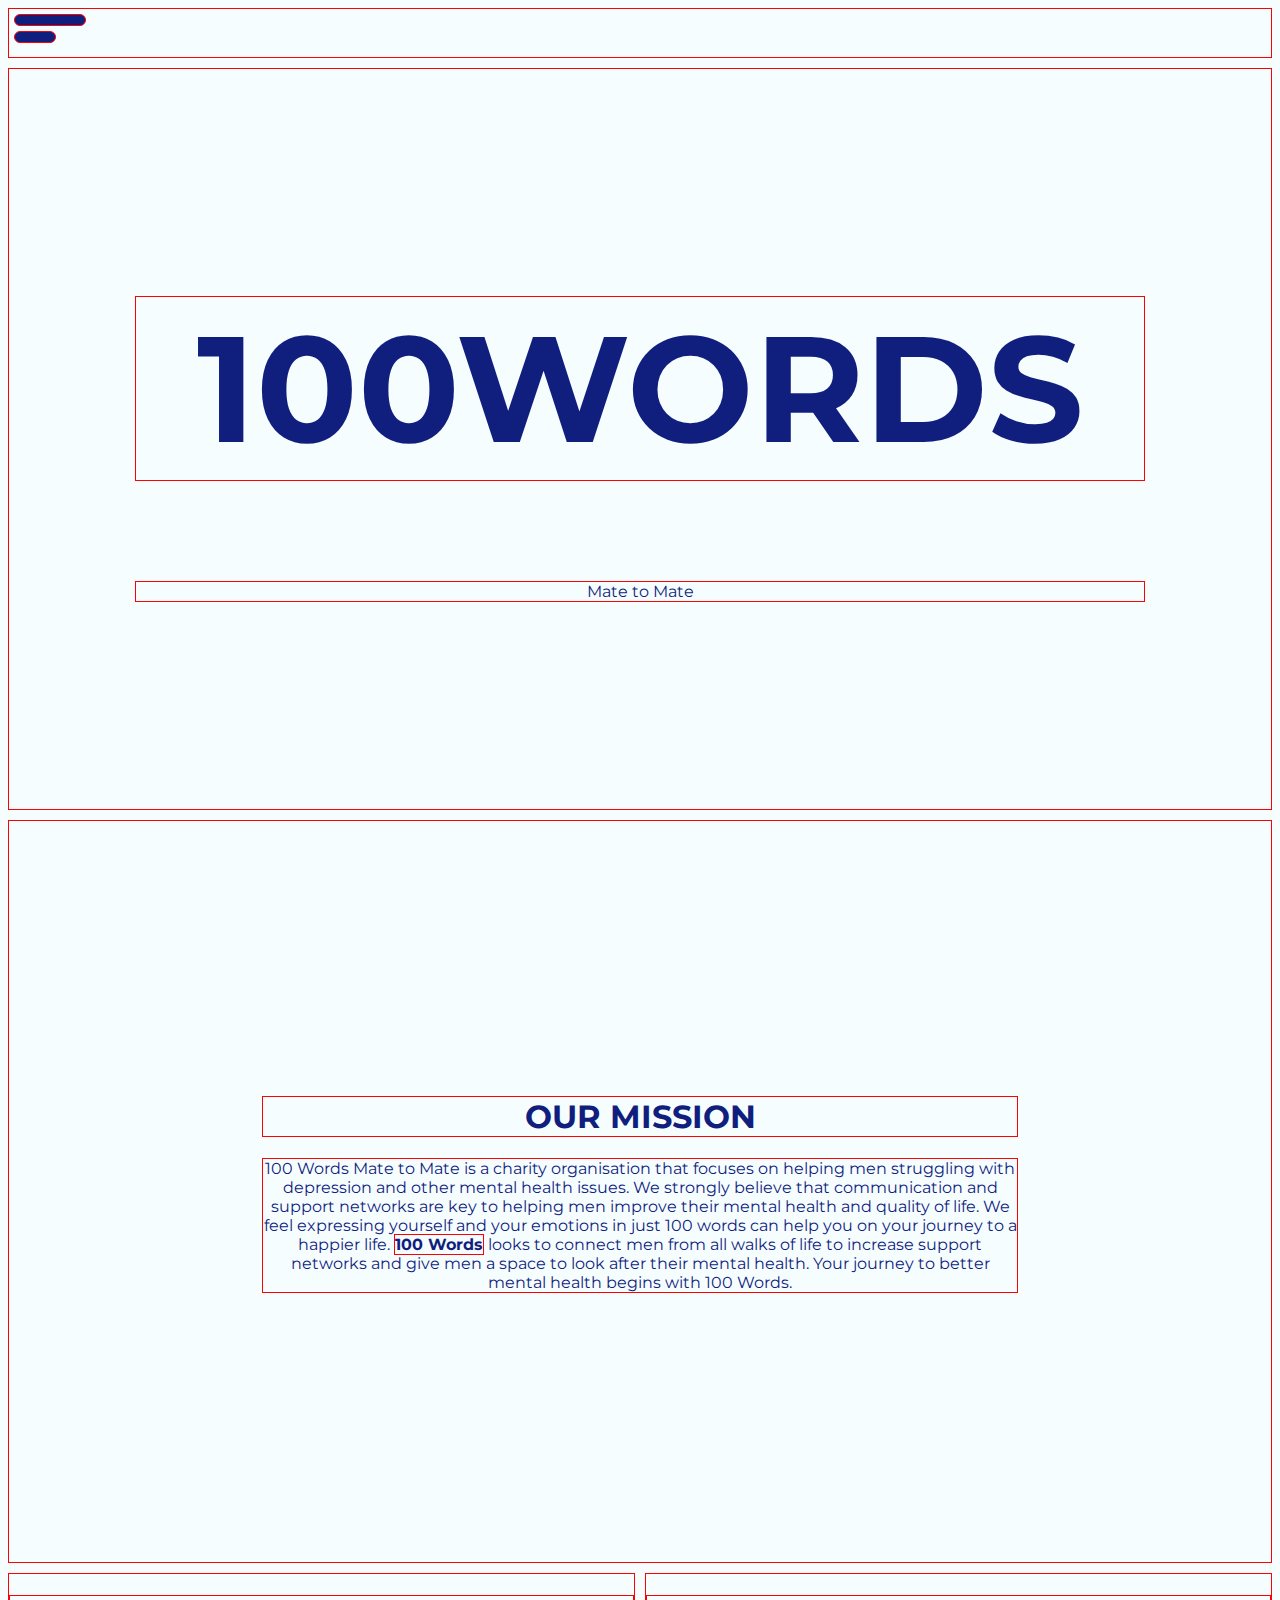
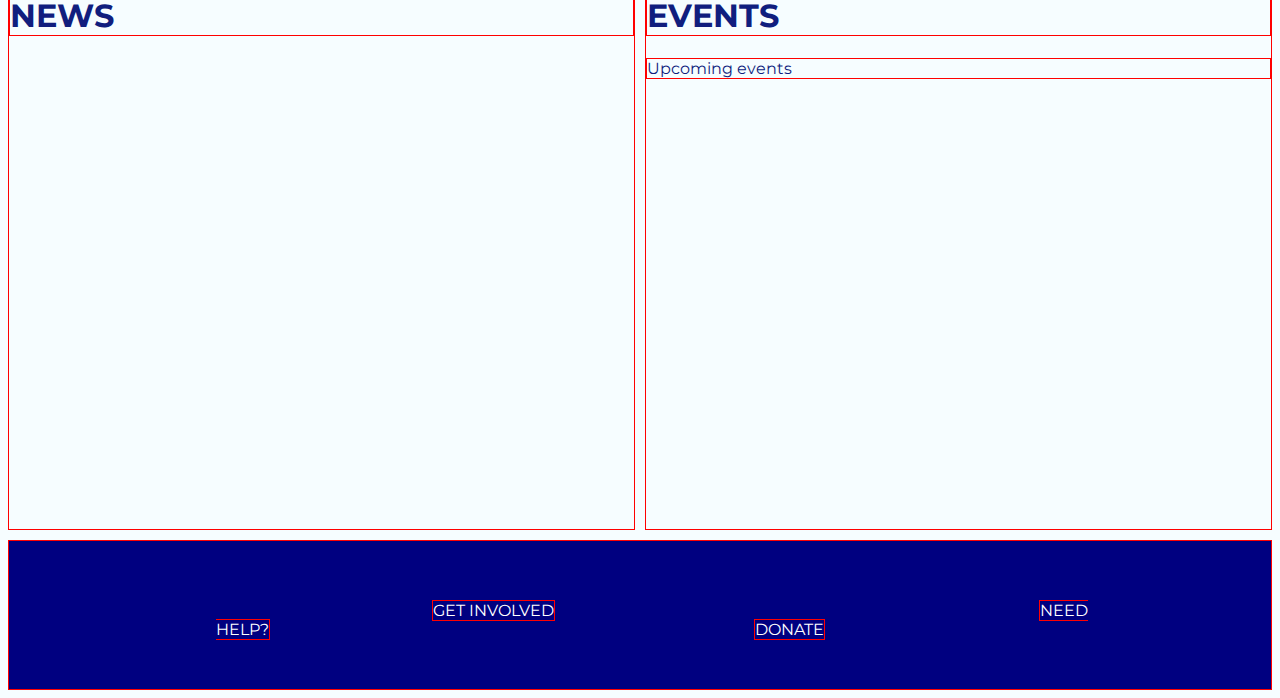
==== index.html @ 797cb2a4 "Initial commit" ====
<!DOCTYPE html>
<html>

<head>
	<meta charset="utf-8">
	<meta name="viewport" content="width=device-width">
	<title>100Words</title>
	<link href="style.css" rel="stylesheet" type="text/css" />
	<link rel="preconnect" href="https://fonts.gstatic.com">
	<link href="https://fonts.googleapis.com/css2?family=Montserrat:wght@300;500&display=swap" rel="stylesheet">
</head>

<body>
	<script src="menu.js">
	</script>
	<section id="home">
		<div class="grid-container">
			<div class="header">
				<div class="menu"></div>
				<div class="menu"></div>
			</div>
			<div class="main">
				<h1 id="title">100WORDS</h1>
				<p>Mate to Mate</p>
			</div>
			<div class="mission">
				<h1>OUR MISSION</h1>
				<p>100 Words Mate to Mate is a charity organisation that focuses on helping men struggling with depression and other
					mental health issues. We strongly believe that communication and support networks are key to helping men improve their
					mental health and quality of life. We feel expressing yourself and your emotions in just 100 words can help you on your
					journey to a happier life. <strong>100 Words</strong> looks to connect men from all walks of life to increase support networks and give men a space to look after their mental health. Your journey to better mental health begins with 100 Words.</p>

      </div>
      <!--will need to make this a link  <a href="">Click here to learn more about us</a>-->
        <div class="events">
              <h1>EVENTS</h1>
              <p>Upcoming events</p>
        </div>
        <div class="news">
              <h1>NEWS</h1>
        </div>
      <div class="footer">
        <a href="link" id="link">GET INVOLVED</a>
        <a href="link" id="link">NEED HELP?</a>
        <a href="link" id="link">DONATE</a>
      </div>
    </div>
</section>
  </body>
</html>
---- style.css ----
body{
  background-color: #F6FDFF;
  font-family: 'Montserrat', sans-serif;
  color: #101E7E
}

div.menu:first-of-type {
  width:70px;
  height: 10px;
  margin: 5px 5px;
  border-radius: 25px;
  background: #101E7E;
  position: relative;
}
div.menu {
  width:40px;
  height: 10px;
  border-radius: 25px;
  margin: 5px 5px;
  background: #101E7E;
  position: relative;
}

.grid-container {
  display: grid;
  grid-template-columns: 1.5fr 1.5fr;
  grid-template-rows: 50px 2fr 2fr 1.5fr 150px;
  gap: 10px 10px;
  grid-template-areas:
    "header header"
    "main main"
    "mission mission"
    "news events"
    "footer footer";
}

.header { 
  grid-area: header; 
  }

.main { 
  grid-area: main; 
  padding: 10%;
  text-align: center;
  }
#title{
  font-family: 'Montserrat', sans-serif;
  color: #101E7E;
  font-size: 150px;
}

.mission { 
  grid-area: mission; 
  padding: 20%;
  text-align: center;
  }

.news { 
  grid-area: news; 
  }

.events { 
  grid-area: events; 
  }

.footer { 
  grid-area: footer;
  background-color: navy;
  text-align: center;
  padding: 60px; 
  }
#link {
  text-decoration: none;
  color: white;
  margin:240px;
}


.grid-container * {
  border: 1px solid red;
  position: relative;
}

.grid-container *:after {
  position: absolute;
  top: 0;
  left: 0;
}
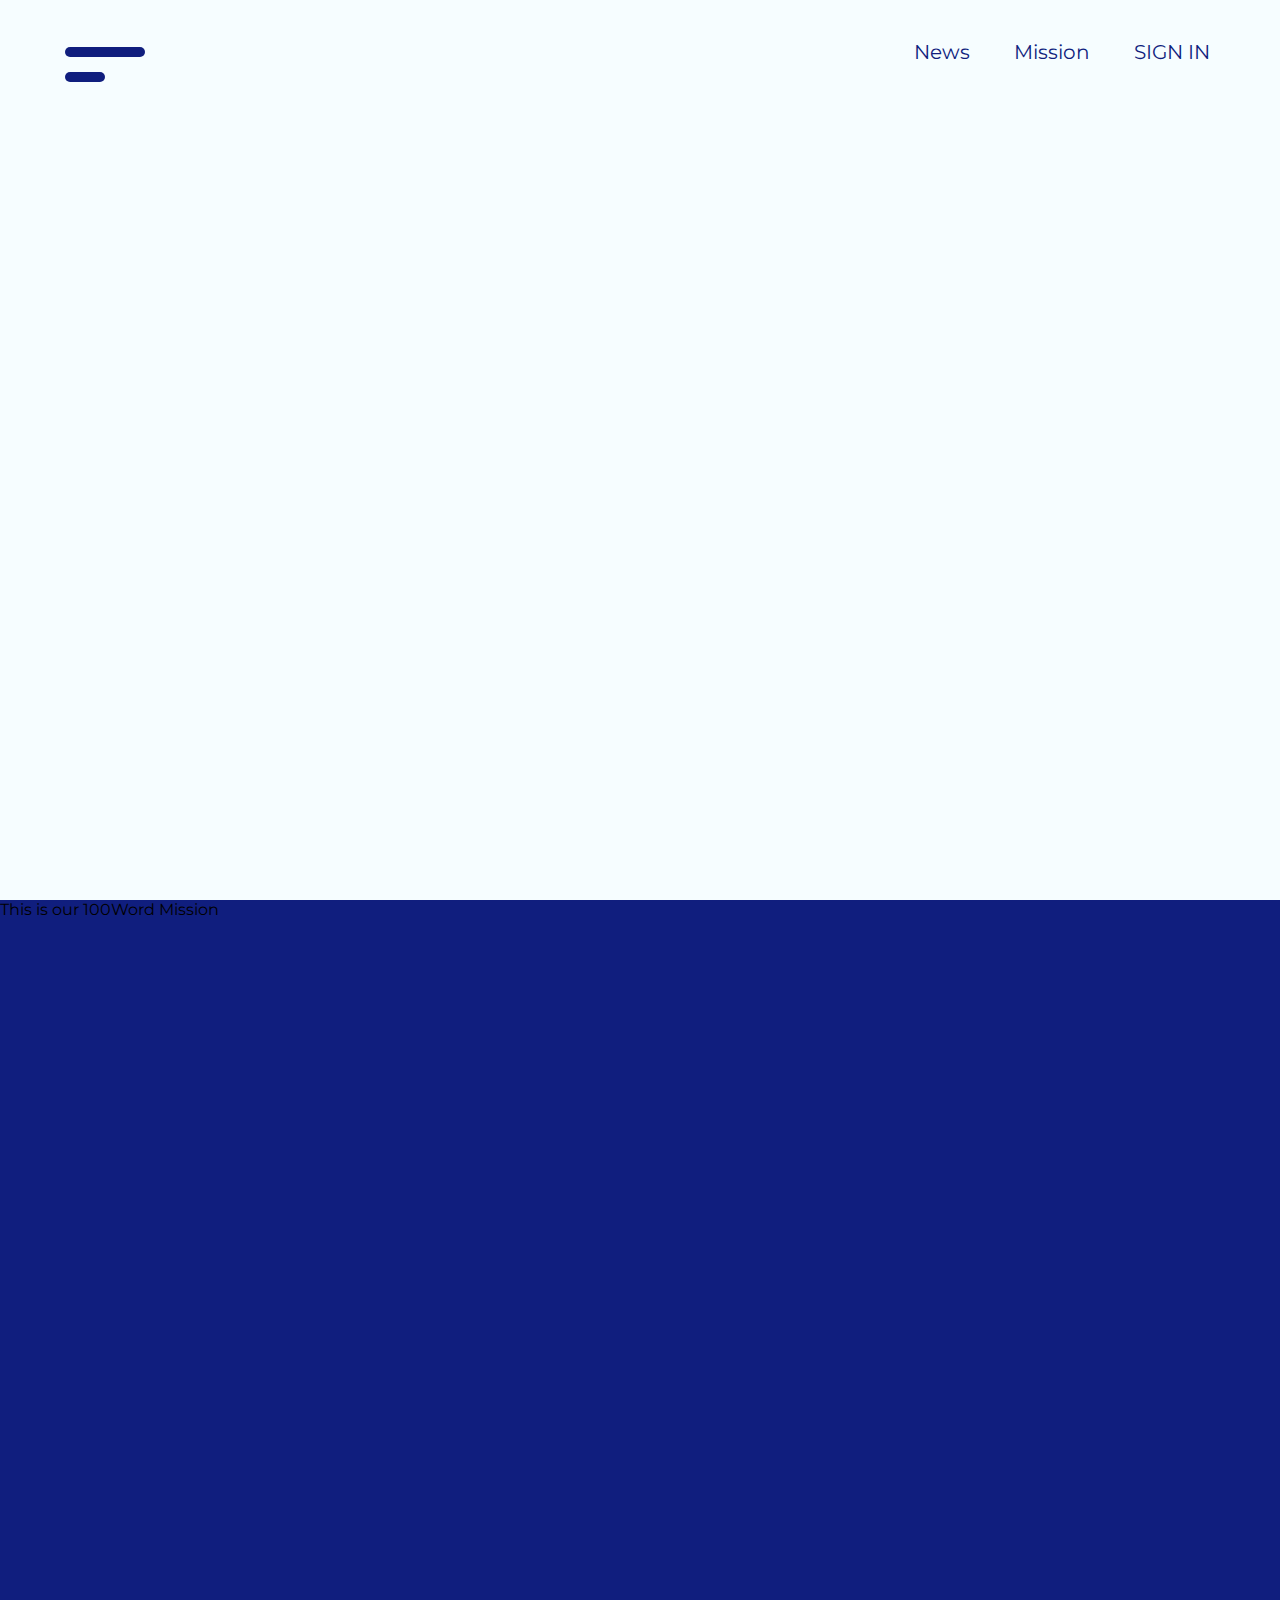
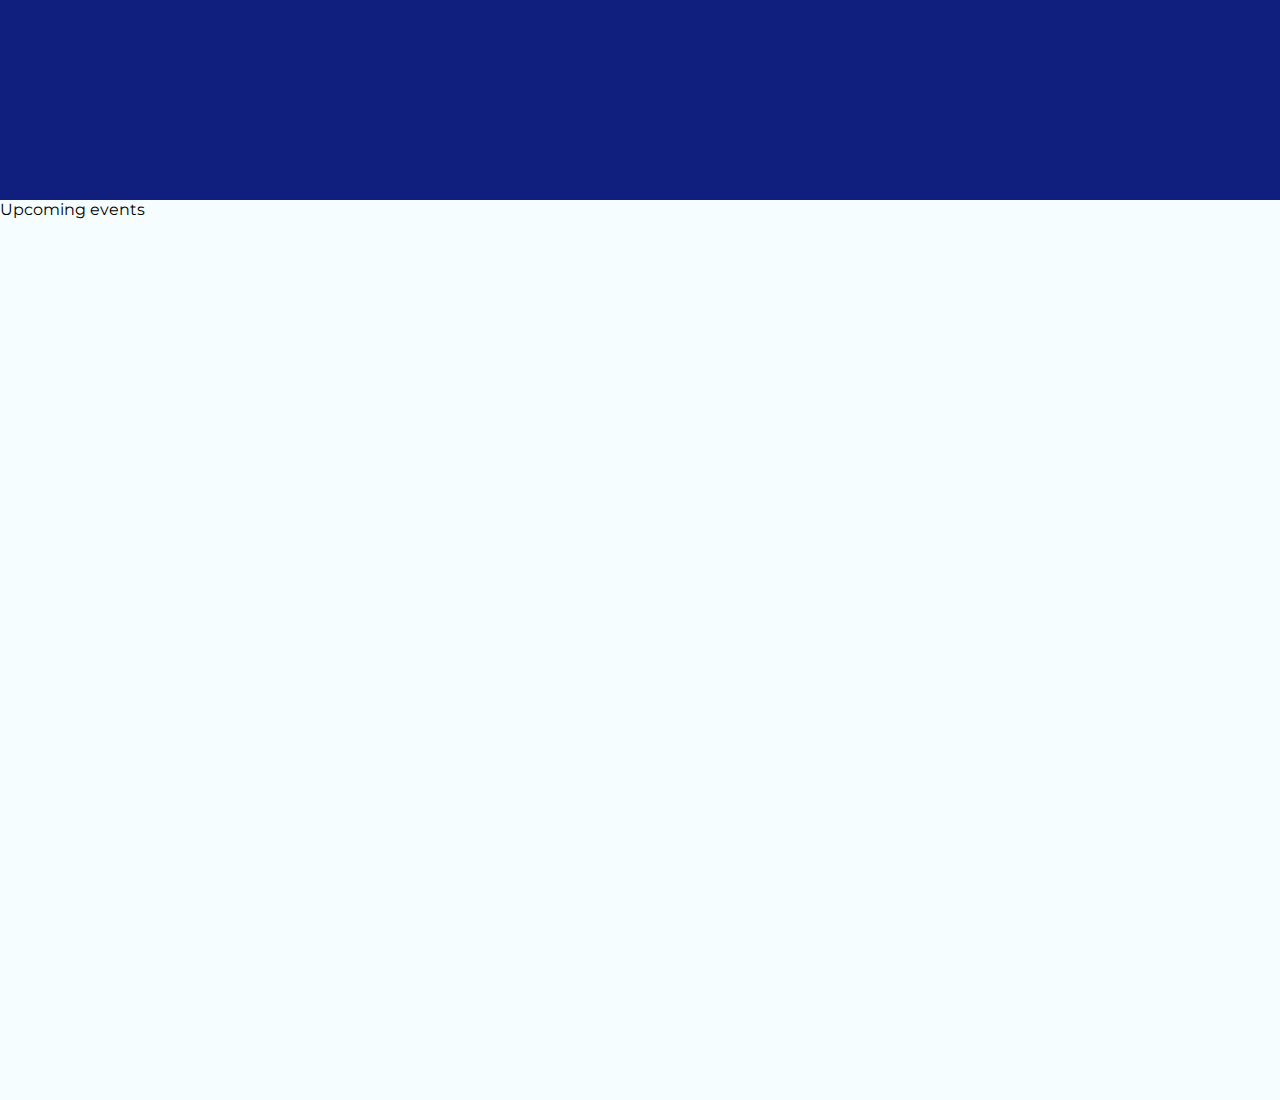
==== commit 942903bc: "added home page with code made in my VS code program" ====
--- a/index.html
+++ b/index.html
@@ -2,49 +2,45 @@
 <html>
 
 <head>
-	<meta charset="utf-8">
-	<meta name="viewport" content="width=device-width">
-	<title>100Words</title>
-	<link href="style.css" rel="stylesheet" type="text/css" />
-	<link rel="preconnect" href="https://fonts.gstatic.com">
-	<link href="https://fonts.googleapis.com/css2?family=Montserrat:wght@300;500&display=swap" rel="stylesheet">
+    <meta charset="utf-8">
+    <meta name="viewport" content="width=device-width">
+    <title>100Words Mate to Mate</title>
+    <link href="style.css" rel="stylesheet" type="text/css" />
+    <link rel="preconnect" href="https://fonts.gstatic.com">
+    <link href="https://fonts.googleapis.com/css2?family=Montserrat:wght@300;500&display=swap" rel="stylesheet">
 </head>
 
 <body>
-	<script src="menu.js">
-	</script>
-	<section id="home">
-		<div class="grid-container">
-			<div class="header">
-				<div class="menu"></div>
-				<div class="menu"></div>
-			</div>
-			<div class="main">
-				<h1 id="title">100WORDS</h1>
-				<p>Mate to Mate</p>
-			</div>
-			<div class="mission">
-				<h1>OUR MISSION</h1>
-				<p>100 Words Mate to Mate is a charity organisation that focuses on helping men struggling with depression and other
-					mental health issues. We strongly believe that communication and support networks are key to helping men improve their
-					mental health and quality of life. We feel expressing yourself and your emotions in just 100 words can help you on your
-					journey to a happier life. <strong>100 Words</strong> looks to connect men from all walks of life to increase support networks and give men a space to look after their mental health. Your journey to better mental health begins with 100 Words.</p>
+    <script src="menu.js"></script>
+    <section id="home">
+        <header>
+            <div id="hamburger" class="ham">
+                <a href="javascript:void(0)" class="closebtn" onclick="closemenu()">&#8592;</a>
+                <a href="home.html">HOME</a>
+                <a href="helpline.HTML">HELP</a>
+                <a href="donate.html">DONATE</a><br><br>
+                <a href="SIGN IN.html">LOG IN</a>
+            </div>
+            <span class="linker" onclick="openmenu()"></span>
+            <a class="hams">
+                <div class="menu"></div>
+                <div class="menu"></div>
+            </a>
+            <ul id="testy">
+                <li><a href="#News">News</a></li>
+                <li><a href="#Mission">Mission</a></li>
+                <li id="signn"><a href="SIGN IN.html">SIGN IN</a></li>
+            </ul>
+        </header>
+    </section>
+    <section id="Mission">This is our 100Word Mission</section>
+    <section id="News">Upcoming events</section>
 
-      </div>
-      <!--will need to make this a link  <a href="">Click here to learn more about us</a>-->
-        <div class="events">
-              <h1>EVENTS</h1>
-              <p>Upcoming events</p>
-        </div>
-        <div class="news">
-              <h1>NEWS</h1>
-        </div>
-      <div class="footer">
-        <a href="link" id="link">GET INVOLVED</a>
-        <a href="link" id="link">NEED HELP?</a>
-        <a href="link" id="link">DONATE</a>
-      </div>
-    </div>
-</section>
-  </body>
+
+
+
+
+
+</body>
+
 </html>--- a/style.css
+++ b/style.css
@@ -1,88 +1,136 @@
-body{
-  background-color: #F6FDFF;
-  font-family: 'Montserrat', sans-serif;
-  color: #101E7E
+*{
+     margin: 0;
+     padding: 0;
+ }
+
+ body {
+     font-size: 100%;
+     font-family: 'Montserrat', sans-serif;
+     
+
+ }
+ div, section, span, ul, li, a, header {
+     box-sizing: border-box;
+ }
+
+ header{
+     width: 100%;
+     display: flex;
+     justify-content: space-between;
+     padding: 20px 50px;
+     align-items: center;
+ }
+ #testy li{
+     list-style: none;
+     display: inline-block;
+     margin: 20px;
+ }
+ #testy li a{
+     color: #101E7E;
+     text-decoration: none;
+     font-size: 20px;
+ }
+ #testy li a:hover{
+    color: lightblue;
+    transition:all 0.3s ease-in-out;;
+}
+ section{
+     width: 100%;
+     float: left;
+     height: 100vh;
+ }
+ #home{
+    background-color: #F6FDFF;
+ }
+
+#Mission{
+    background-color:#101E7E ;
+    }
+
+#News{
+    background-color: #F6FDFF;
 }
 
-div.menu:first-of-type {
-  width:70px;
-  height: 10px;
-  margin: 5px 5px;
-  border-radius: 25px;
-  background: #101E7E;
-  position: relative;
-}
-div.menu {
-  width:40px;
-  height: 10px;
-  border-radius: 25px;
-  margin: 5px 5px;
-  background: #101E7E;
-  position: relative;
-}
+    /*------*/
 
-.grid-container {
-  display: grid;
-  grid-template-columns: 1.5fr 1.5fr;
-  grid-template-rows: 50px 2fr 2fr 1.5fr 150px;
-  gap: 10px 10px;
-  grid-template-areas:
-    "header header"
-    "main main"
-    "mission mission"
-    "news events"
-    "footer footer";
-}
+    .hams {
+        display: inline-block;
+      }
+      
+      .menu:first-of-type {
+        width:80px;
+        height: 10px;
+        border-radius: 25px;
+        margin: 20px 15px;
+        background: #101E7E;
+        transition: all 1s ease-in-out;
+      
+      }
+      .menu {
+        width:40px;
+        height: 10px;
+        border-radius: 25px;
+        margin: -5px 15px;
+        background: #101E7E;
+        transition: all 1s ease-in-out;
+      
+      }
+      .menu:hover:first-of-type {
+        transform: rotate(180deg);
+      }
 
-.header { 
-  grid-area: header; 
+      /*------*/
+
+      .linker{
+        width: 100px;
+        height: 50px;
+        margin: 0;
+        position: absolute;
+        top: 70px;
+        left: 60px;
+        -ms-transform: translate(-50%, -50%);
+        transform: translate(-50%, -50%);
+        background-color: tomato;
+        opacity: 0;
+        cursor: pointer;
+      }
+        /*------*/
+ 
+ /* -------------- MENU CSS STUFF :~) ----------------- */
+
+ .ham {
+    height: 100%;
+    width: 0;
+    position: fixed;
+    z-index: 1;
+    top: 0;
+    left: 0;
+    background-color: white;
+    opacity: 90%;
+    overflow-x: hidden;
+    padding-top: 60px;
+    transition: 0.5s;
   }
-
-.main { 
-  grid-area: main; 
-  padding: 10%;
-  text-align: center;
+  
+  .ham a {
+    padding: 8px 8px 8px 32px;
+    text-decoration: none;
+    font-size: 50px;
+    font-weight: 500;
+    color: #000000;
+    display: block;
+    transition: 0.3s;
   }
-#title{
-  font-family: 'Montserrat', sans-serif;
-  color: #101E7E;
-  font-size: 150px;
-}
-
-.mission { 
-  grid-area: mission; 
-  padding: 20%;
-  text-align: center;
+  
+  .ham a:hover {
+    color: #605df7;
   }
-
-.news { 
-  grid-area: news; 
+  
+  .ham .closebtn {
+    position: absolute;
+    top: 0;
+    right: 25px;
+    font-size: 36px;
+    margin-left: 50px;
   }
-
-.events { 
-  grid-area: events; 
-  }
-
-.footer { 
-  grid-area: footer;
-  background-color: navy;
-  text-align: center;
-  padding: 60px; 
-  }
-#link {
-  text-decoration: none;
-  color: white;
-  margin:240px;
-}
-
-
-.grid-container * {
-  border: 1px solid red;
-  position: relative;
-}
-
-.grid-container *:after {
-  position: absolute;
-  top: 0;
-  left: 0;
-}+/*---------*/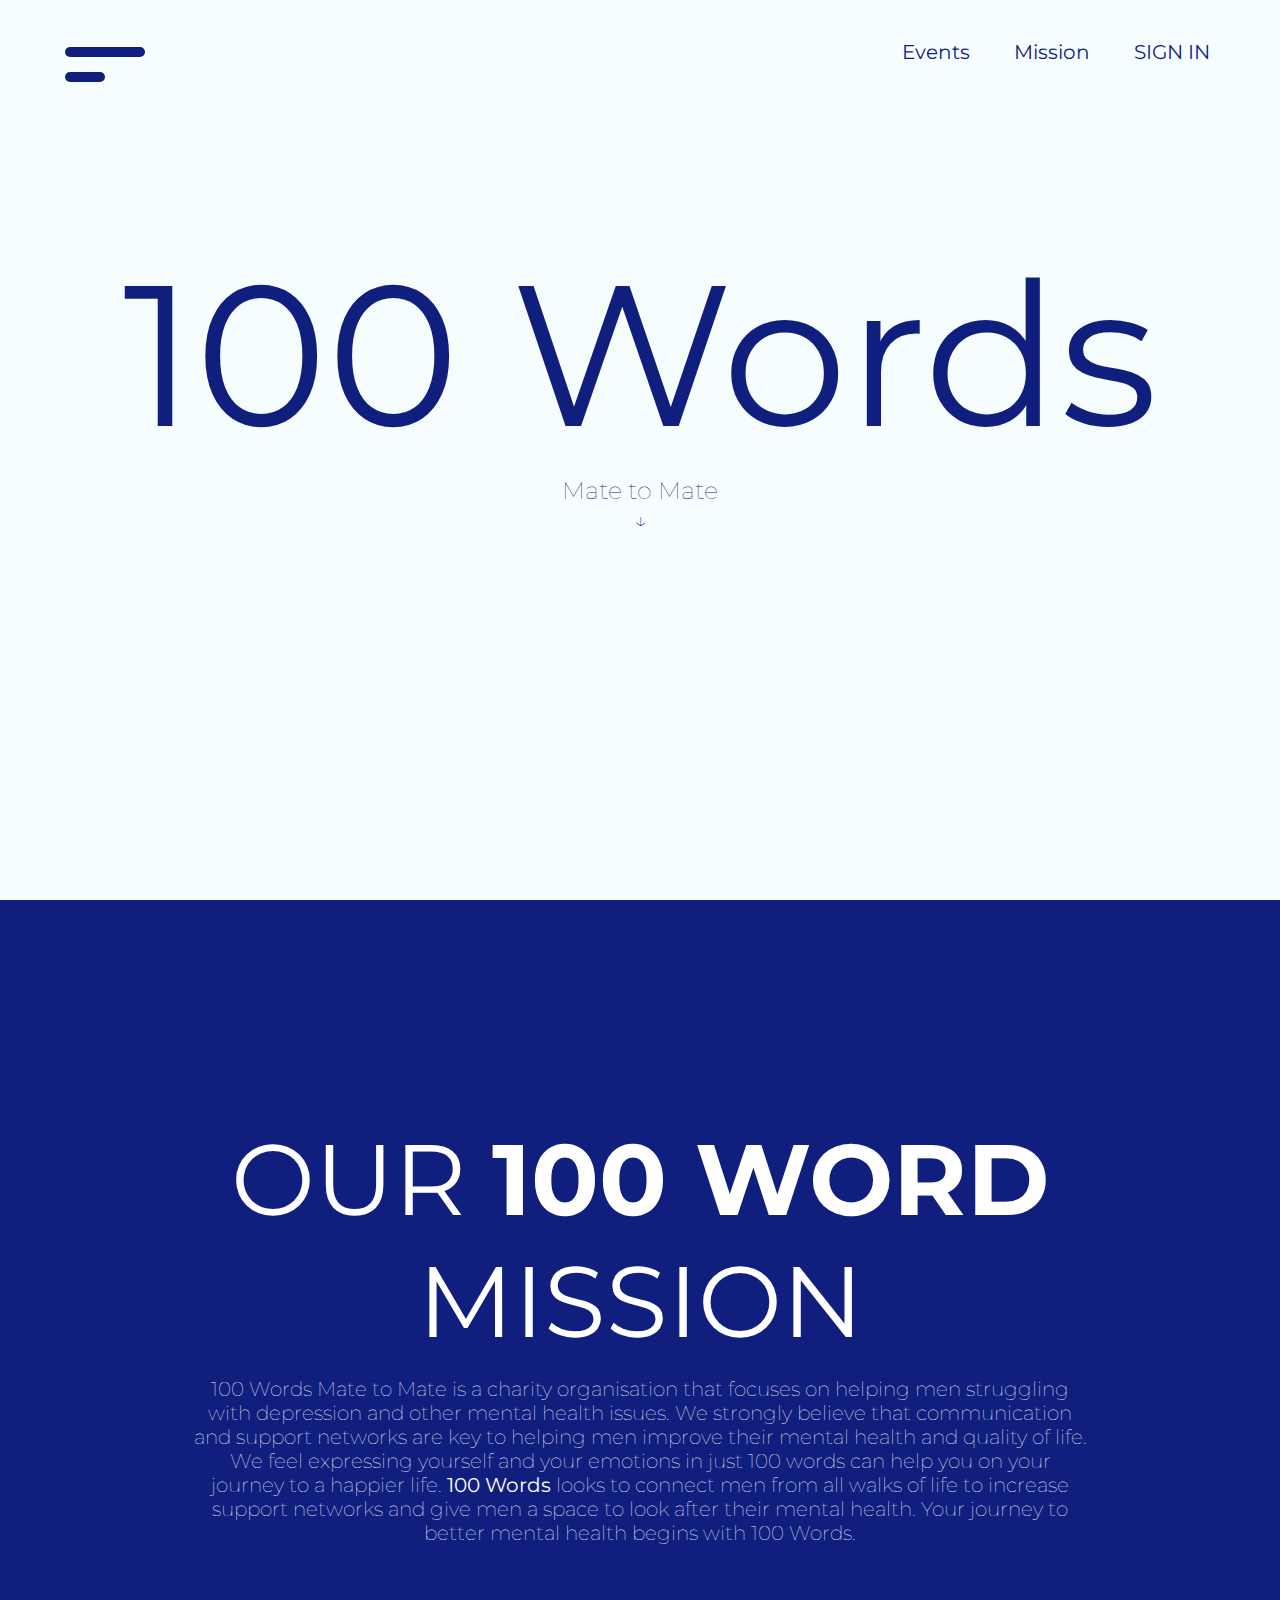
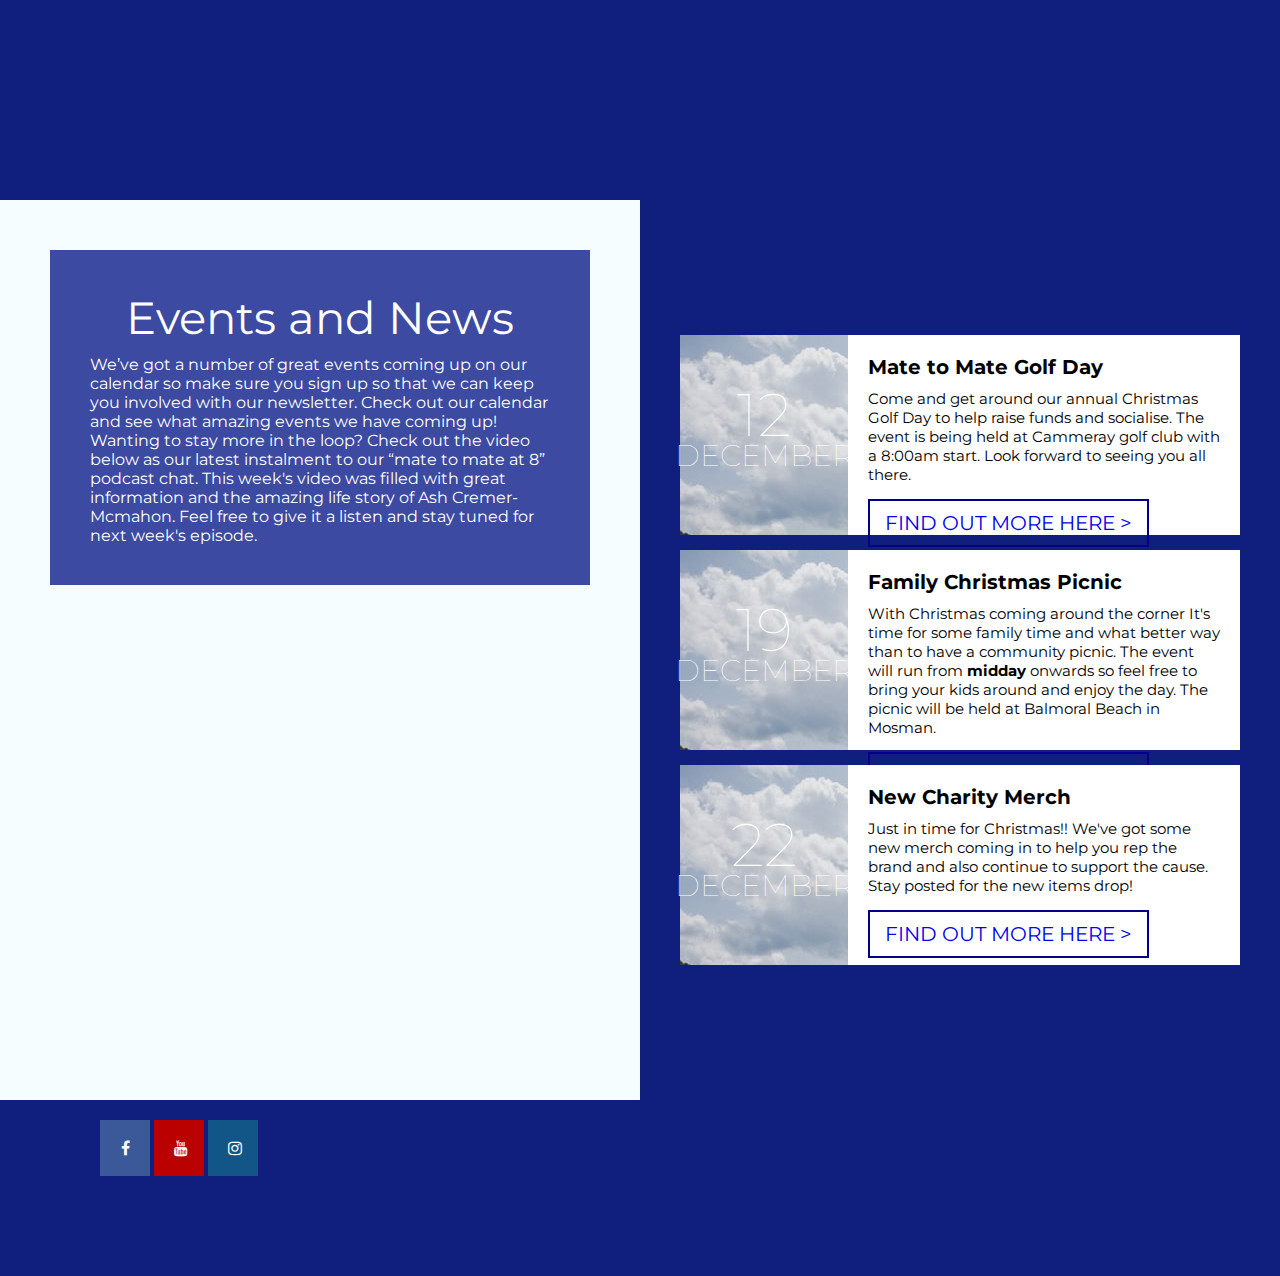
==== commit a5e42c1e: "added all code from my VS Code files" ====
--- a/index.html
+++ b/index.html
@@ -8,6 +8,7 @@
     <link href="style.css" rel="stylesheet" type="text/css" />
     <link rel="preconnect" href="https://fonts.gstatic.com">
     <link href="https://fonts.googleapis.com/css2?family=Montserrat:wght@300;500&display=swap" rel="stylesheet">
+    <link rel="stylesheet" href="https://cdnjs.cloudflare.com/ajax/libs/font-awesome/4.7.0/css/font-awesome.min.css">
 </head>
 
 <body>
@@ -16,10 +17,10 @@
         <header>
             <div id="hamburger" class="ham">
                 <a href="javascript:void(0)" class="closebtn" onclick="closemenu()">&#8592;</a>
-                <a href="home.html">HOME</a>
-                <a href="helpline.HTML">HELP</a>
+                <a href="index.html">HOME</a>
+                <a href="helpline.html">HELP</a>
                 <a href="donate.html">DONATE</a><br><br>
-                <a href="SIGN IN.html">LOG IN</a>
+                <a href="signin.html">LOG IN</a>
             </div>
             <span class="linker" onclick="openmenu()"></span>
             <a class="hams">
@@ -27,14 +28,92 @@
                 <div class="menu"></div>
             </a>
             <ul id="testy">
-                <li><a href="#News">News</a></li>
+                <li><a href="#news">Events</a></li>
                 <li><a href="#Mission">Mission</a></li>
-                <li id="signn"><a href="SIGN IN.html">SIGN IN</a></li>
+                <li><a href="signin.html">SIGN IN</a></li>
             </ul>
         </header>
+        <h1>100 Words</h1>
+        <h2>Mate to Mate<br> &#8595;</h2>
     </section>
-    <section id="Mission">This is our 100Word Mission</section>
-    <section id="News">Upcoming events</section>
+    <section id="Mission">
+        <h1>OUR <strong>100 WORD</strong> MISSION</h1>
+        <p>100 Words Mate to Mate is a charity organisation that focuses on helping men struggling with depression and
+            other mental health issues. We strongly believe that communication and support networks are key to helping
+            men improve their mental health and quality of life. We feel expressing yourself and your emotions in just
+            100 words can help you on your journey to a happier life. <strong>100 Words</strong> looks to connect men
+            from all walks of life to increase support networks and give men a space to look after their mental health.
+            Your journey to better mental health begins with 100 Words.</p>
+
+
+
+
+    </section>
+
+    <section id="news">
+        <div class="leftBox">
+            <div class="content">
+                <h1>Events and News</h1>
+                <p>We’ve got a number of great events coming up on our calendar so make sure you sign up so that we can keep you involved with our newsletter. Check out our calendar and see what amazing events we have coming up!<br>Wanting to stay more in the loop? Check out the video below as our latest instalment to our “mate to mate at 8” podcast chat. This week's video was filled with great information and the amazing life story of Ash Cremer-Mcmahon. Feel free to give it a listen and stay tuned for next week's episode.
+</p>
+            </div>
+            <iframe width="850" height="500" src="https://www.youtube.com/embed/US62Xn7rGCU" frameborder="0" allow="accelerometer; autoplay; clipboard-write; encrypted-media; gyroscope; picture-in-picture" allowfullscreen></iframe>
+        </div>
+        <div class="event">
+            <ul>
+                <li>
+                    <div class="time">
+                        <h2>12<br><span>DECEMBER</span></h2>
+                    </div>
+                    <div class="details">
+                        <h3>Mate to Mate Golf Day</h3>
+                        <p>Come and get around our annual Christmas Golf Day to help raise funds and socialise. The
+                            event is being held at Cammeray golf club with a 8:00am start. Look forward to seeing you
+                            all there.</p>
+                        <a href="#">Find Out More Here ></a>
+                    </div>
+                    <div style="clear: both;"></div>
+
+                </li>
+                <li>
+                    <div class="time">
+                        <h2>19<br><span>DECEMBER</span></h2>
+                    </div>
+                    <div class="details">
+                        <h3>Family Christmas Picnic</h3>
+                        <p>With Christmas coming around the corner It's time for some family time and what better way
+                            than to have a community picnic. The event will run from <strong>midday</strong> onwards so
+                            feel free to bring your kids around and enjoy the day. The picnic will be held at Balmoral Beach in Mosman.</p>
+                        <a href="#">Find Out More Here ></a>
+                    </div>
+                    <div style="clear: both;"></div>
+
+                </li>
+                <li>
+                    <div class="time">
+                        <h2>22<br><span>DECEMBER</span></h2>
+                    </div>
+                    <div class="details">
+                        <h3>New Charity Merch</h3>
+                        <p>Just in time for Christmas!! We've got some new merch coming in to help you rep the brand and also continue to support the cause. Stay posted for the new items drop!</p>
+                        <a href="#">Find Out More Here ></a>
+                    </div>
+                    <div style="clear: both;"></div>
+
+                </li>
+            </ul>
+        </div>
+
+
+
+
+    </section>
+    <div class="footer">
+        <a href="https://www.facebook.com/100WordsAus" class="fa fa-facebook"></a>
+        <a href="https://www.youtube.com/channel/UCERq820XM2BQqQBA_VJU-Xw/featured" class="fa fa-youtube"></a>
+        <a href="https://www.instagram.com/100words.com.au/" class="fa fa-instagram"></a>
+
+    </div>
 
 
 
--- a/style.css
+++ b/style.css
@@ -1,4 +1,4 @@
-*{
+ *{
      margin: 0;
      padding: 0;
  }
@@ -47,9 +47,191 @@
     background-color:#101E7E ;
     }
 
-#News{
+
+/*---------*/
+h1:first-of-type{
+    text-align: center;
+    margin-top: 10%;
+    font-size: 200px;
+    color: #101E7E;
+    font-weight: normal;
+}
+h2:first-of-type{
+    text-align: center;
+    color: #101E7E;
+    font-weight: lighter;
+}
+/*---------*/
+#Mission h1{
+    font-size: 100px;
+    color: white;
+    margin-top: 17%;
+}
+#Mission p{
+    font-size: 20px;
+    text-align: center;
+    color: white;
+    font-weight: lighter;
+    padding: 15px 15%;
+}
+/*---news and events stuff--*/
+#news{
     background-color: #F6FDFF;
 }
+
+#news .leftBox .content h1{
+    margin:0;
+    padding: 0;
+    font-size: 45px;
+    color: white;
+}
+#news .leftBox .content p{
+    margin:10px 0 0;
+    padding: 0;
+    color: white;
+}
+
+#news .leftBox{
+    width: 50%;
+    height: 100%;
+    float: left;
+    padding: 50px;
+    box-sizing: border-box;
+}
+#news .leftBox .content{
+    color: white;
+    background: #3c4aa1;
+    padding:40px;
+    transition: .5s;
+
+}
+#news .event{
+    position: relative;
+    width: 50%;
+    height: 100%;
+    background: #101E7E;
+    float: right;
+    box-sizing: border-box;
+}
+#news .event ul{
+    position: absolute;
+    top: 50%;
+    transform: translateY(-50%);
+    margin: 0;
+    padding: 40px;
+    box-sizing: border-box;
+}
+#news .event ul li{
+    list-style: none;
+    background: #F6FDFF;
+    box-sizing: border-box;
+    height: 200px;
+    margin: 15px 0;
+}
+#news .event ul li .time{
+    position: relative;
+    padding: 20px;
+    background-image: url("gol.jpg"); /*--Photo by Courtney Cook on Unsplash--*/
+    box-sizing: border-box;
+    width: 30%;
+    height: 100%;
+    float: left;
+    text-align: center;
+    transition: .5s;
+}
+#news .event ul li:hover .time{
+     background: #3c4aa1;
+}
+#news .event ul li .time h2{
+    position: absolute;
+    margin: 0;
+    padding: 0;
+    top: 50%;
+    left: 50%;
+    transform: translate(-50%, -50%);
+    color: white;
+    font-size: 60px;
+    line-height: 30px;
+}
+#news .event ul li .time h2 span{
+    font-size: 30px;
+}
+#news .event ul li .details{
+    padding: 20px;
+    background: white;
+    box-sizing: border-box;
+    width: 70%;
+    height: 100%;
+    float: left;
+}
+#news .event ul li .details h3{
+    position: relative;
+    margin: 0;
+    padding: 0;
+    font-size: 20px;
+}
+#news .event ul li .details p{
+    position: relative;
+    margin: 10px 0 0;
+    padding: 0;
+    font-size: 15px;
+}
+#news .event ul li .details a{
+    display:inline-block ;
+    text-decoration: none;
+    text-transform: uppercase;
+    padding: 10px 15px;
+    border: 2px solid darkblue;
+    margin-top: 15px;
+    font-size: 20px;
+    transition: 0.5s;
+}
+.iframe{
+  align-content: center
+}
+
+/*-----*/
+.footer{
+    background-color: #101E7E;
+    position: static;
+    left: 0;
+    bottom: 0;
+    width: 100%;
+    color: white;
+    padding-top: 100px;
+    padding: 100px;
+}
+
+
+.fa {
+    padding: 20px 20px;
+    margin-top: 20px;
+    font-size: 30px;
+    width: 50px;
+    text-align: center;
+    text-decoration: none;
+    
+  }
+.fa:hover {
+    opacity: 0.7;
+}
+
+.fa-youtube {
+    background: #bb0000;
+    color: white;
+  }
+  
+.fa-instagram {
+    background: #125688;
+    color: white;
+  }
+.fa-facebook {
+    background: #3B5998;
+    color: white;
+  }
+
+
+  
 
     /*------*/
 
@@ -133,4 +315,4 @@
     font-size: 36px;
     margin-left: 50px;
   }
-/*---------*/+
